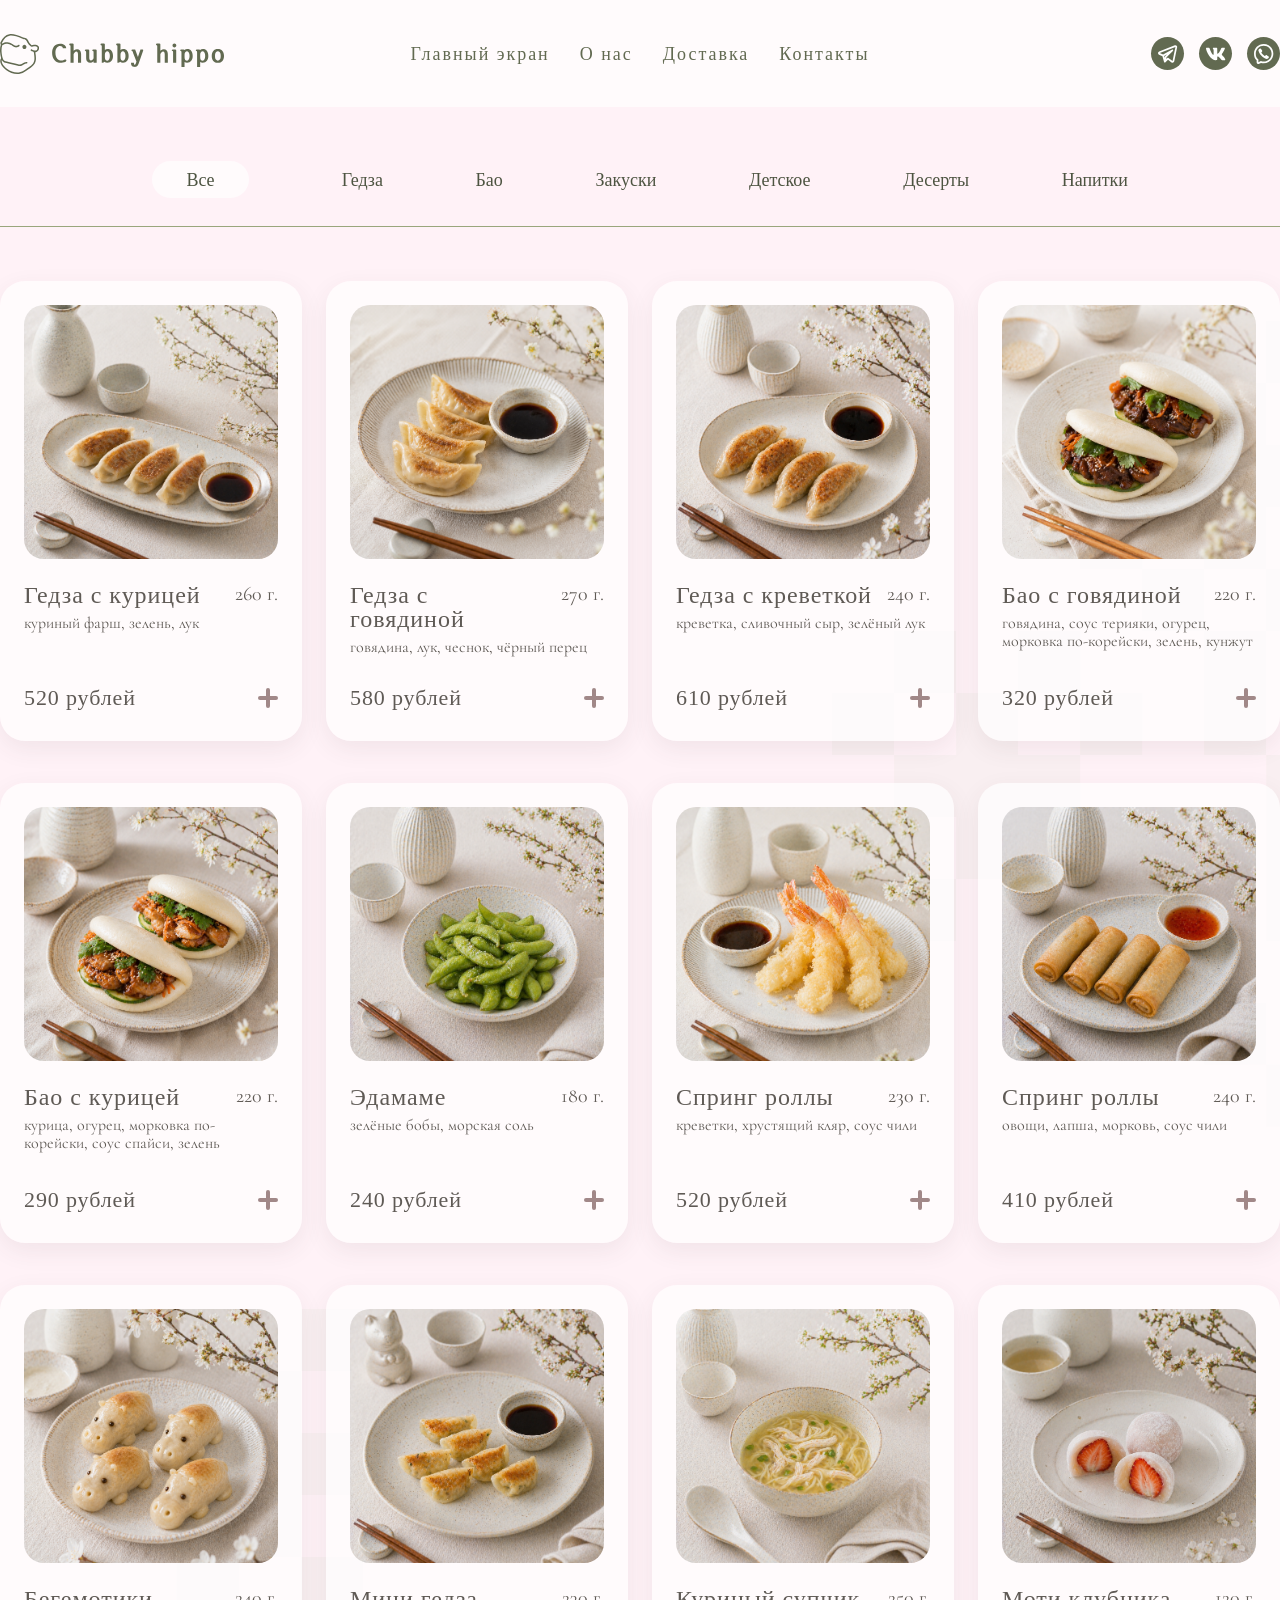
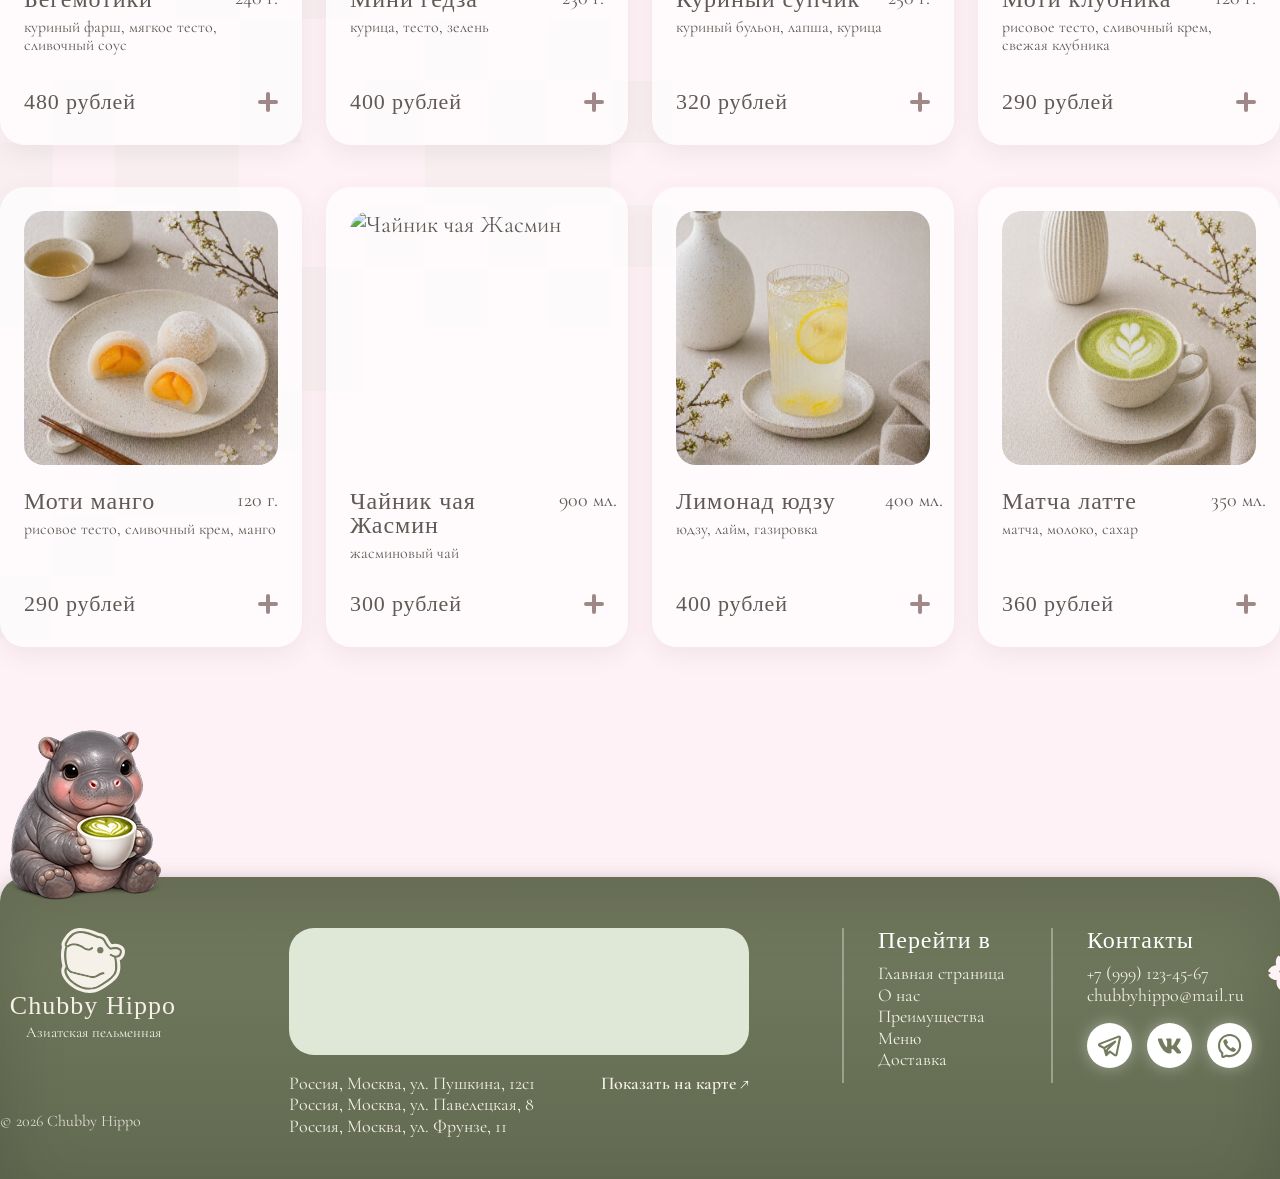
==== menu.html @ c7574065 "Initial commit" ====
<!DOCTYPE html>
<html lang="ru">
<head>
  <meta charset="UTF-8" />
  <meta name="viewport" content="width=device-width, initial-scale=1.0" />
  <title>Меню | Chubby Hippo</title>
  <link rel="preconnect" href="https://fonts.googleapis.com" />
  <link rel="preconnect" href="https://fonts.gstatic.com" crossorigin />
  <link href="https://fonts.googleapis.com/css2?family=Cormorant+Garamond:wght@400;500;600;700&display=swap" rel="stylesheet" />
  <link rel="stylesheet" href="css/style.css" />
  <link rel="stylesheet" href="css/media.css" />
</head>
<body class="menu-page">
  <header class="header">
    <div class="container header__inner">
      <a class="logo" href="index.html#top" aria-label="Chubby Hippo">
        <img src="images/logo/логостекстом.svg" alt="" />
      </a>

      <nav class="nav" aria-label="Основная навигация">
        <a href="index.html#top">Главный экран</a>
        <a href="index.html#about">О нас</a>
        <a href="index.html#delivery">Доставка</a>
        <a href="#contacts">Контакты</a>
      </nav>

      <div class="socials">
        <a href="error.html" aria-label="Telegram"><img src="images/vectors/Telegram.svg" alt="" /></a>
        <a href="error.html" aria-label="VK"><img src="images/vectors/VK.svg" alt="" /></a>
        <a href="error.html" aria-label="WhatsApp"><img src="images/vectors/ватсап.svg" alt="" /></a>
      </div>
    </div>
  </header>

  <main class="menu-main">
    <img class="menu-decor-pixels menu-decor-pixels--right" src="images/vectors/пиксели.svg" alt="" />
    <img class="menu-decor-pixels menu-decor-pixels--left" src="images/vectors/пиксели.svg" alt="" />

    <nav class="menu-filter" aria-label="Категории меню">
      <a class="is-active" href="#">Все</a>
      <a href="#">Гедза</a>
      <a href="#">Бао</a>
      <a href="#">Закуски</a>
      <a href="#">Детское</a>
      <a href="#">Десерты</a>
      <a href="#">Напитки</a>
    </nav>

    <section class="menu-grid" aria-label="Полное меню">
      <article class="menu-card">
        <img class="menu-card__image" src="images/menuphoto/гедзакурицы.png" alt="Гедза с курицей" />
        <div class="menu-card__body">
          <div class="menu-card__text">
            <div class="menu-card__meta">
              <h2>Гедза с курицей</h2>
              <span class="menu-card__weight">260 г.</span>
            </div>
            <p class="menu-card__description">куриный фарш, зелень, лук</p>
          </div>
          <div class="menu-card__bottom">
            <span class="menu-card__price">520 рублей</span>
            <span class="menu-card__add" aria-hidden="true"></span>
          </div>
        </div>
      </article>

      <article class="menu-card">
        <img class="menu-card__image" src="images/menuphoto/гедзаговядина.png" alt="Гедза с говядиной" />
        <div class="menu-card__body">
          <div class="menu-card__text">
            <div class="menu-card__meta">
              <h2>Гедза с говядиной</h2>
              <span class="menu-card__weight">270 г.</span>
            </div>
            <p class="menu-card__description">говядина, лук, чеснок, чёрный перец</p>
          </div>
          <div class="menu-card__bottom">
            <span class="menu-card__price">580 рублей</span>
            <span class="menu-card__add" aria-hidden="true"></span>
          </div>
        </div>
      </article>

      <article class="menu-card">
        <img class="menu-card__image" src="images/menuphoto/гедзакреветка.png" alt="Гедза с креветкой" />
        <div class="menu-card__body">
          <div class="menu-card__text">
            <div class="menu-card__meta">
              <h2>Гедза с креветкой</h2>
              <span class="menu-card__weight">240 г.</span>
            </div>
            <p class="menu-card__description">креветка, сливочный сыр, зелёный лук</p>
          </div>
          <div class="menu-card__bottom">
            <span class="menu-card__price">610 рублей</span>
            <span class="menu-card__add" aria-hidden="true"></span>
          </div>
        </div>
      </article>

      <article class="menu-card">
        <img class="menu-card__image" src="images/menuphoto/баоговядина.png" alt="Бао с говядиной" />
        <div class="menu-card__body">
          <div class="menu-card__text">
            <div class="menu-card__meta">
              <h2>Бао с говядиной</h2>
              <span class="menu-card__weight">220 г.</span>
            </div>
            <p class="menu-card__description">говядина, соус терияки, огурец, морковка по-корейски, зелень, кунжут</p>
          </div>
          <div class="menu-card__bottom">
            <span class="menu-card__price">320 рублей</span>
            <span class="menu-card__add" aria-hidden="true"></span>
          </div>
        </div>
      </article>

      <article class="menu-card">
        <img class="menu-card__image" src="images/menuphoto/баокурица.png" alt="Бао с курицей" />
        <div class="menu-card__body">
          <div class="menu-card__text">
            <div class="menu-card__meta">
              <h2>Бао с курицей</h2>
              <span class="menu-card__weight">220 г.</span>
            </div>
            <p class="menu-card__description">курица, огурец, морковка по-корейски, соус спайси, зелень</p>
          </div>
          <div class="menu-card__bottom">
            <span class="menu-card__price">290 рублей</span>
            <span class="menu-card__add" aria-hidden="true"></span>
          </div>
        </div>
      </article>

      <article class="menu-card">
        <img class="menu-card__image" src="images/menuphoto/бобы.png" alt="Эдамаме" />
        <div class="menu-card__body">
          <div class="menu-card__text">
            <div class="menu-card__meta">
              <h2>Эдамаме</h2>
              <span class="menu-card__weight">180 г.</span>
            </div>
            <p class="menu-card__description">зелёные бобы, морская соль</p>
          </div>
          <div class="menu-card__bottom">
            <span class="menu-card__price">240 рублей</span>
            <span class="menu-card__add" aria-hidden="true"></span>
          </div>
        </div>
      </article>

      <article class="menu-card">
        <img class="menu-card__image" src="images/menuphoto/креветки.png" alt="Спринг роллы с креветками" />
        <div class="menu-card__body">
          <div class="menu-card__text">
            <div class="menu-card__meta">
              <h2>Спринг роллы</h2>
              <span class="menu-card__weight">230 г.</span>
            </div>
            <p class="menu-card__description">креветки, хрустящий кляр, соус чили</p>
          </div>
          <div class="menu-card__bottom">
            <span class="menu-card__price">520 рублей</span>
            <span class="menu-card__add" aria-hidden="true"></span>
          </div>
        </div>
      </article>

      <article class="menu-card">
        <img class="menu-card__image" src="images/menuphoto/спрингроллы.png" alt="Спринг роллы с овощами" />
        <div class="menu-card__body">
          <div class="menu-card__text">
            <div class="menu-card__meta">
              <h2>Спринг роллы</h2>
              <span class="menu-card__weight">240 г.</span>
            </div>
            <p class="menu-card__description">овощи, лапша, морковь, соус чили</p>
          </div>
          <div class="menu-card__bottom">
            <span class="menu-card__price">410 рублей</span>
            <span class="menu-card__add" aria-hidden="true"></span>
          </div>
        </div>
      </article>

      <article class="menu-card">
        <img class="menu-card__image" src="images/menuphoto/бегемотики.png" alt="Бегемотики" />
        <div class="menu-card__body">
          <div class="menu-card__text">
            <div class="menu-card__meta">
              <h2>Бегемотики</h2>
              <span class="menu-card__weight">240 г.</span>
            </div>
            <p class="menu-card__description">куриный фарш, мягкое тесто, сливочный соус</p>
          </div>
          <div class="menu-card__bottom">
            <span class="menu-card__price">480 рублей</span>
            <span class="menu-card__add" aria-hidden="true"></span>
          </div>
        </div>
      </article>

      <article class="menu-card">
        <img class="menu-card__image" src="images/menuphoto/минигедза.png" alt="Мини гедза" />
        <div class="menu-card__body">
          <div class="menu-card__text">
            <div class="menu-card__meta">
              <h2>Мини гедза</h2>
              <span class="menu-card__weight">230 г.</span>
            </div>
            <p class="menu-card__description">курица, тесто, зелень</p>
          </div>
          <div class="menu-card__bottom">
            <span class="menu-card__price">400 рублей</span>
            <span class="menu-card__add" aria-hidden="true"></span>
          </div>
        </div>
      </article>

      <article class="menu-card">
        <img class="menu-card__image" src="images/menuphoto/суп.png" alt="Куриный супчик" />
        <div class="menu-card__body">
          <div class="menu-card__text">
            <div class="menu-card__meta">
              <h2>Куриный супчик</h2>
              <span class="menu-card__weight">250 г.</span>
            </div>
            <p class="menu-card__description">куриный бульон, лапша, курица</p>
          </div>
          <div class="menu-card__bottom">
            <span class="menu-card__price">320 рублей</span>
            <span class="menu-card__add" aria-hidden="true"></span>
          </div>
        </div>
      </article>

      <article class="menu-card">
        <img class="menu-card__image" src="images/menuphoto/мотиклубника.png" alt="Моти клубника" />
        <div class="menu-card__body">
          <div class="menu-card__text">
            <div class="menu-card__meta">
              <h2>Моти клубника</h2>
              <span class="menu-card__weight">120 г.</span>
            </div>
            <p class="menu-card__description">рисовое тесто, сливочный крем, свежая клубника</p>
          </div>
          <div class="menu-card__bottom">
            <span class="menu-card__price">290 рублей</span>
            <span class="menu-card__add" aria-hidden="true"></span>
          </div>
        </div>
      </article>

      <article class="menu-card">
        <img class="menu-card__image" src="images/menuphoto/мотиманго.png" alt="Моти манго" />
        <div class="menu-card__body">
          <div class="menu-card__text">
            <div class="menu-card__meta">
              <h2>Моти манго</h2>
              <span class="menu-card__weight">120 г.</span>
            </div>
            <p class="menu-card__description">рисовое тесто, сливочный крем, манго</p>
          </div>
          <div class="menu-card__bottom">
            <span class="menu-card__price">290 рублей</span>
            <span class="menu-card__add" aria-hidden="true"></span>
          </div>
        </div>
      </article>

      <article class="menu-card">
        <img class="menu-card__image" src="images/menuphoto/чай.png" alt="Чайник чая Жасмин" />
        <div class="menu-card__body">
          <div class="menu-card__text">
            <div class="menu-card__meta">
              <h2>Чайник чая Жасмин</h2>
              <span class="menu-card__weight">900 мл.</span>
            </div>
            <p class="menu-card__description">жасминовый чай</p>
          </div>
          <div class="menu-card__bottom">
            <span class="menu-card__price">300 рублей</span>
            <span class="menu-card__add" aria-hidden="true"></span>
          </div>
        </div>
      </article>

      <article class="menu-card">
        <img class="menu-card__image" src="images/menuphoto/лимонад.png" alt="Лимонад юдзу" />
        <div class="menu-card__body">
          <div class="menu-card__text">
            <div class="menu-card__meta">
              <h2>Лимонад юдзу</h2>
              <span class="menu-card__weight">400 мл.</span>
            </div>
            <p class="menu-card__description">юдзу, лайм, газировка</p>
          </div>
          <div class="menu-card__bottom">
            <span class="menu-card__price">400 рублей</span>
            <span class="menu-card__add" aria-hidden="true"></span>
          </div>
        </div>
      </article>

      <article class="menu-card">
        <img class="menu-card__image" src="images/menuphoto/матча.png" alt="Матча латте" />
        <div class="menu-card__body">
          <div class="menu-card__text">
            <div class="menu-card__meta">
              <h2>Матча латте</h2>
              <span class="menu-card__weight">350 мл.</span>
            </div>
            <p class="menu-card__description">матча, молоко, сахар</p>
          </div>
          <div class="menu-card__bottom">
            <span class="menu-card__price">360 рублей</span>
            <span class="menu-card__add" aria-hidden="true"></span>
          </div>
        </div>
      </article>
    </section>
  </main>

  <footer class="footer" id="contacts">
    <img class="footer__hippo" src="images/hippos/MatchaHippoФутер.png" alt="" />
    <img class="footer__flower" src="images/vectors/цветочек.svg" alt="" />
    <div class="container footer__inner">
      <div class="footer__brand">
        <div class="footer__logo">
          <img src="images/logo/логоцвет.svg" alt="" />
          <span>Chubby Hippo</span>
        </div>
        <small>Азиатская пельменная</small>
        <p>© 2026 Chubby Hippo</p>
      </div>

      <div class="footer__map">
        <iframe
          title="Карта ресторанов Chubby Hippo"
          src="https://www.openstreetmap.org/export/embed.html?bbox=37.48%2C55.66%2C37.80%2C55.86&layer=mapnik&marker=55.741019%2C37.612957"
          loading="lazy"
          allowfullscreen>
        </iframe>
        <div class="footer__addresses">
          <p>Россия, Москва, ул. Пушкина, 12с1<br />Россия, Москва, ул. Павелецкая, 8<br />Россия, Москва, ул. Фрунзе, 11</p>
          <a href="https://www.openstreetmap.org/?mlat=55.741019&mlon=37.612957#map=11/55.7410/37.6130" target="_blank" rel="noreferrer">Показать на карте ↗</a>
        </div>
      </div>

      <nav class="footer__nav" aria-label="Навигация в футере">
        <h2>Перейти в</h2>
        <a href="index.html#top">Главная страница</a>
        <a href="index.html#about">О нас</a>
        <a href="index.html#features">Преимущества</a>
        <a href="menu.html">Меню</a>
        <a href="index.html#delivery">Доставка</a>
      </nav>

      <div class="footer__contacts">
        <h2>Контакты</h2>
        <a href="tel:+79991234567">+7 (999) 123-45-67</a>
        <a href="mailto:chubbyhippo@mail.ru">chubbyhippo@mail.ru</a>
        <div class="socials socials--footer">
          <a href="error.html" aria-label="Telegram"><img src="images/vectors/Telegram.svg" alt="" /></a>
          <a href="error.html" aria-label="VK"><img src="images/vectors/VK.svg" alt="" /></a>
          <a href="error.html" aria-label="WhatsApp"><img src="images/vectors/ватсап.svg" alt="" /></a>
        </div>
      </div>
    </div>
  </footer>

  <script src="js/main.js"></script>
</body>
</html>
---- css/style.css ----
@font-face {
  font-family: "SeoulHangang CBL";
  src: url("../fonts/seoulhangang-cbl.ttf") format("truetype");
  font-weight: 400;
  font-style: normal;
  font-display: swap;
}

@font-face {
  font-family: "SeoulHangang EB";
  src: url("../fonts/seoulhangang-eb.ttf") format("truetype");
  font-weight: 400;
  font-style: normal;
  font-display: swap;
}

@font-face {
  font-family: "SeoulHangang B";
  src: url("../fonts/seoulhangang-b.ttf") format("truetype");
  font-weight: 400;
  font-style: normal;
  font-display: swap;
}

:root {
  --green: #737b5f;
  --green-dark: #4d5441;
  --text: #5f5a55;
  --pink: #fff2f7;
  --warm: #fff7fa;
  --white: #ffffff;
  --cream: #f5f0e8;
  --brown: #a18888;
  --shadow: 0 4px 45px rgba(161, 136, 136, 0.22);
}

* {
  box-sizing: border-box;
  margin: 0;
  padding: 0;
}

html {
  scroll-behavior: smooth;
  overflow-x: hidden;
}

body {
  min-width: 1280px;
  background: var(--pink);
  color: var(--text);
  font-family: "Cormorant Garamond", serif;
  font-size: 24px;
  line-height: 1.2;
  overflow-x: hidden;
}

main {
  position: relative;
  isolation: isolate;
  overflow: visible;
  background: var(--pink);
}

a {
  color: inherit;
  text-decoration: none;
}

img {
  display: block;
  max-width: 100%;
}

button,
iframe {
  border: 0;
}

.container {
  width: 1280px;
  margin: 0 auto;
}

h1,
h2,
h3,
.button,
.nav,
.footer__nav h2,
.footer__contacts h2 {
  font-family: "SeoulHangang EB", serif;
  font-weight: 400;
  letter-spacing: 0.04em;
}

h2 {
  color: var(--green-dark);
  font-size: 56px;
  line-height: 1;
  text-align: center;
}

h3 {
  color: var(--text);
  font-size: 24px;
  line-height: 1;
}

.button {
  position: relative;
  z-index: 3;
  display: inline-flex;
  align-items: center;
  justify-content: center;
  gap: 16px;
  height: 65px;
  padding: 0 36px;
  border-radius: 999px;
  box-shadow: 0 6px 18px rgba(74, 61, 61, 0.12);
  font-size: 22px;
  line-height: 1;
  white-space: nowrap;
}

.button img {
  width: 25px;
  height: 25px;
}

.button--light {
  height: 76px;
  min-width: 358px;
  background: var(--white);
  color: var(--green);
  box-shadow: 0 4px 35px 13px rgba(255, 255, 255, 0.4);
  font-family: "SeoulHangang CBL", "SeoulHangang EB", serif;
  font-weight: 400;
  font-size: 36px;
}

.button--brown {
  min-width: 261px;
  background: var(--brown);
  color: var(--white);
}

.button--green {
  min-width: 295px;
  background: var(--green);
  color: var(--cream);
}

.button--brown img,
.button--green img {
  filter: brightness(0) invert(1);
}

.section-heading {
  text-align: center;
}

.section-heading p {
  margin-top: 14px;
  color: var(--green-dark);
  font-family: "SeoulHangang EB", serif;
  font-size: 24px;
  line-height: 1.2;
  letter-spacing: 0.04em;
}

.decor-pixels {
  position: absolute;
  width: 638px;
  opacity: 0.48;
  pointer-events: none;
}

.page-pixels {
  position: absolute;
  z-index: 1;
  max-width: none;
  opacity: 0.48;
  pointer-events: none;
}

.page-pixels--about {
  top: 1131px;
  left: calc(50% - 976px);
  width: 638px;
  transform: scaleX(-1);
}

.page-pixels--popular {
  top: 2034px;
  left: calc(50% + 327px);
  width: 638px;
}

.page-pixels--delivery {
  top: 4777px;
  left: calc(50% - 1096px);
  width: 587px;
  transform: scaleX(-1);
}

.about__pixels,
.popular__circle,
.features__pixels,
.delivery__pixels,
.menu-categories__pixels {
  display: none;
}

.petal {
  position: absolute;
  width: 27px;
  pointer-events: none;
}

/* Header */

.header {
  position: absolute;
  inset: 0 0 auto;
  z-index: 20;
  height: 107px;
  border-bottom: 1px solid rgba(255, 242, 247, 0.75);
  color: var(--cream);
}

.header__inner {
  position: relative;
  display: flex;
  align-items: center;
  justify-content: space-between;
  height: 107px;
}

.logo {
  display: flex;
  align-items: center;
  gap: 10px;
  color: var(--cream);
  font-family: "SeoulHangang EB", serif;
  font-size: 28px;
  font-weight: 400;
  line-height: 1;
  letter-spacing: 0.04em;
}

.logo img {
  width: 44px;
  height: auto;
}

.nav {
  position: absolute;
  left: 50%;
  display: flex;
  gap: 30px;
  font-size: 18px;
  line-height: 1;
  text-transform: none;
  transform: translateX(-50%);
}

.header .socials {
  margin-left: auto;
}

.nav a,
.footer__nav a,
.footer__contacts a {
  transition: opacity 0.2s ease;
}

.nav a:hover,
.footer__nav a:hover,
.footer__contacts a:hover {
  opacity: 0.72;
}

.socials {
  display: flex;
  gap: 15px;
}

.socials a {
  display: grid;
  width: 33px;
  height: 33px;
  place-items: center;
  border-radius: 50%;
  background: var(--white);
  box-shadow: 0 0 16px rgba(255, 255, 255, 0.39);
}

.socials img {
  width: 20px;
  height: 20px;
}

/* Hero */

.hero {
  position: relative;
  height: 700px;
  overflow: hidden;
  background: var(--green);
  color: var(--white);
}

.hero__content {
  position: absolute;
  top: 223px;
  left: 50%;
  z-index: 5;
  width: 894px;
  transform: translateX(-50%);
  text-align: center;
}

.hero h1 {
  margin-bottom: 49px;
  color: var(--white);
  font-family: "SeoulHangang CBL", "SeoulHangang EB", serif;
  font-weight: 400;
  font-size: 82px;
  line-height: 1.08;
}

.hero__pixels {
  position: absolute;
  top: 86px;
  left: calc(50% - 1054px);
  width: 603px;
  opacity: 0.55;
}

.hero__dumpling {
  position: absolute;
  pointer-events: none;
}

.hero__dumpling--large {
  top: -90px;
  left: calc(50% + 641px);
  width: 371px;
  filter: blur(1.5px);
  transform: rotate(1deg) scaleX(-1);
}

.hero__dumpling--small {
  top: 242px;
  left: calc(50% + 572px);
  width: 156px;
  filter: blur(2px);
  transform: rotate(43deg) scaleX(-1);
}

.hero__hippo {
  position: absolute;
  top: 267px;
  left: calc(50% + 210px);
  z-index: 7;
  width: 413px;
  height: 413px;
}

.hero__flower {
  position: absolute;
  z-index: 6;
  pointer-events: none;
}

.hero__flower--one {
  top: 462px;
  left: calc(50% - 624px);
  width: 118px;
  transform: rotate(-10deg);
}

.hero__flower--two {
  top: 225px;
  left: calc(50% - 588px);
  width: 43px;
  filter: blur(1.4px);
}

.hero__flower--three {
  top: 379px;
  left: calc(50% - 485px);
  width: 60px;
  filter: blur(0.7px);
}

.hero__flower--four {
  top: 131px;
  left: calc(50% + 405px);
  width: 63px;
  filter: blur(1.4px);
}

.hero__flower--five {
  top: 379px;
  left: calc(50% + 493px);
  width: 81px;
}

/* About */

.about {
  position: relative;
  height: 890px;
  overflow: visible;
  background: transparent;
}

.about h2 {
  padding-top: 114px;
}

.about .container {
  position: relative;
  z-index: 3;
}

.about__pixels {
  top: 428px;
  left: calc(50% - 978px);
  transform: scaleX(-1);
}

.scroll-card {
  position: relative;
  width: 1180px;
  height: 506px;
  margin: 15px auto 0;
  z-index: 3;
}

.scroll-card__bar {
  position: absolute;
  top: 0;
  z-index: 2;
  width: 68px;
  height: 506px;
  border-radius: 25px;
  background: var(--brown);
}

.scroll-card__bar--left {
  left: 0;
}

.scroll-card__bar--right {
  right: 0;
}

.scroll-card__paper {
  position: absolute;
  top: 33px;
  left: 35px;
  width: 1110px;
  height: 442px;
  background: rgba(255, 255, 255, 0.65);
}

.about__text {
  position: absolute;
  top: 71px;
  left: 108px;
  width: 520px;
  color: var(--text);
  font-size: 24px;
  font-weight: 400;
  line-height: 1.5;
}

.about__text strong {
  font-weight: 700;
}

.about__text p + p {
  margin-top: 21px;
}

.about__image {
  position: absolute;
  top: 42px;
  right: 115px;
  width: 350px;
  height: 357px;
  border-radius: 25px;
  background: linear-gradient(180deg, #b8bfa6 0%, #9aa67c 100%);
}

.about__flower {
  position: absolute;
  top: 21px;
  left: 32px;
  width: 46px;
}

.about__hippo {
  position: absolute;
  top: -67px;
  left: -31px;
  max-width: none;
  width: 413px;
  height: 413px;
}

.about__stamp {
  position: absolute;
  top: 316px;
  left: 575px;
  width: 169px;
}

.about__branch {
  position: absolute;
  right: -70px;
  top: 475px;
  bottom: auto;
  z-index: 5;
  width: 827px;
}

.petal--about-one {
  top: 380px;
  left: calc(50% + 80px);
}

.petal--about-two {
  top: 520px;
  left: calc(50% + 640px);
}

/* Popular */

.popular {
  position: relative;
  height: 961px;
  overflow: visible;
  background: transparent;
}

.popular::before {
  position: absolute;
  top: -80px;
  left: calc(50% - 6.57px);
  z-index: 0;
  width: 1461.88px;
  height: 1461.88px;
  border-radius: 50%;
  background: var(--warm);
  content: "";
  transform: translateX(-50%);
}

.popular .container {
  position: relative;
  z-index: 3;
}

.popular__circle {
  position: absolute;
  right: calc(50% - 910px);
  bottom: 24px;
  z-index: 1;
  width: 638px;
  opacity: 0.45;
}

.popular__grid {
  display: grid;
  grid-template-columns: repeat(3, 1fr);
  gap: 23px;
  margin-top: 50px;
}

.product-card {
  display: flex;
  flex-direction: column;
  min-height: 460px;
  padding: 32px;
  border-radius: 25px;
  background: var(--white);
  box-shadow: var(--shadow);
}

.product-card img {
  width: 100%;
  height: 220px;
  border-radius: 20px;
  object-fit: cover;
}

.product-card h3 {
  margin-top: 32px;
}

.product-card p {
  min-height: 40px;
  margin-top: 12px;
  font-size: 18px;
  line-height: 1.1;
}

.product-card strong {
  margin-top: 24px;
  color: var(--text);
  font-family: "SeoulHangang EB", serif;
  font-size: 22px;
  font-weight: 400;
  letter-spacing: 0.04em;
}

.popular .button {
  display: flex;
  width: max-content;
  margin: 97px auto 0;
}

/* Features */

.features {
  position: relative;
  height: 894px;
  overflow: visible;
  background: transparent;
}

.features h2 {
  padding-top: 0;
}

.features .container {
  position: relative;
  z-index: 3;
}

.features__pixels {
  top: -52px;
  right: calc(50% - 965px);
  z-index: 1;
}

.features__grid {
  display: grid;
  grid-template-columns: repeat(3, 375px);
  justify-content: center;
  gap: 46px;
  margin-top: 67px;
}

.feature-card {
  position: relative;
  display: flex;
  flex-direction: column;
  align-items: center;
  height: 540px;
  padding: 80px 32px 32px;
  background: transparent;
  text-align: center;
}

.feature-card::before {
  position: absolute;
  inset: 0;
  z-index: 0;
  background: url("../images/vectors/SubtractКарточка.svg") center / 100% 100% no-repeat;
  content: "";
  filter: drop-shadow(0 4px 45px rgba(161, 136, 136, 0.22));
}

.feature-card > * {
  position: relative;
  z-index: 1;
}

.feature-card__icon {
  position: absolute;
  top: -51px;
  left: 50%;
  display: grid;
  width: 102px;
  height: 102px;
  place-items: center;
  border-radius: 50%;
  background: var(--white);
  transform: translateX(-50%);
}

.feature-card__icon img {
  width: 60px;
  max-height: 72px;
}

.feature-card p {
  margin-top: 4px;
  font-size: 18px;
  line-height: 1.1;
}

.feature-card > img {
  width: 311px;
  height: 311px;
  margin-top: 14px;
  border-radius: 20px;
  object-fit: cover;
}

/* Atmosphere */

.atmosphere {
  position: relative;
  height: 930px;
  overflow: visible;
  background: transparent;
}

.atmosphere::before {
  position: absolute;
  top: -71px;
  left: 50%;
  z-index: 0;
  width: 1928px;
  height: 882px;
  background: var(--warm);
  content: "";
  transform: translateX(-50%);
}

.atmosphere .section-heading {
  position: relative;
  z-index: 4;
  padding-top: 0;
}

.atmosphere .section-heading p {
  color: var(--text);
  font-family: "Cormorant Garamond", serif;
  font-size: 24px;
  line-height: 1.2;
}

.atmosphere__branch {
  position: absolute;
  top: -130px;
  left: -330px;
  z-index: 1;
  width: 650px;
  transform: scaleX(-1);
}

.atmosphere__carousel {
  position: absolute;
  top: 221px;
  left: 50%;
  z-index: 2;
  display: grid;
  grid-template-columns: repeat(6, 302px);
  gap: 24px;
  width: 1932px;
  transform: translateX(-50%);
}

.atmosphere__carousel img {
  width: 302px;
  height: 378px;
  border-radius: 25px;
  object-fit: cover;
}

.atmosphere__hippo {
  position: absolute;
  right: calc(50% - 652px);
  bottom: 56px;
  z-index: 2;
  width: 398px;
}

.atmosphere .button {
  position: absolute;
  top: 675px;
  left: 50%;
  transform: translateX(-50%);
}

.petal--atmo-one {
  top: 103px;
  left: calc(50% - 592px);
}

.petal--atmo-two {
  top: 362px;
  left: calc(50% - 492px);
  transform: rotate(78deg);
}

/* Delivery */

.delivery {
  position: relative;
  height: 592px;
  overflow: visible;
  background: transparent;
}

.delivery__inner {
  position: relative;
  z-index: 3;
  height: 100%;
}

.delivery__content {
  position: absolute;
  top: 0;
  left: 0;
  width: 560px;
}

.delivery h2 {
  width: 620px;
  text-align: left;
  white-space: nowrap;
}

.delivery__content p {
  margin-top: 58px;
  font-size: 24px;
}

.delivery__content ul {
  margin: 25px 0 0 22px;
  font-size: 24px;
  line-height: 0.98;
}

.delivery__content li + li {
  margin-top: 11px;
}

.delivery .button {
  margin-top: 74px;
}

.delivery__map {
  position: absolute;
  top: -15px;
  right: 0;
  width: 690px;
  height: 448px;
}

.delivery__map iframe {
  position: absolute;
  top: 0;
  right: 0;
  width: 543px;
  height: 433px;
  border-radius: 25px;
  background: #dfe7d7;
}

.delivery__map img {
  position: absolute;
  bottom: 0;
  left: 0;
  z-index: 2;
  width: 291px;
}

.delivery__pixels {
  bottom: -170px;
  left: calc(50% - 1030px);
  transform: scaleX(-1);
}

/* Menu categories */

.menu-categories {
  position: relative;
  height: 852px;
  overflow: visible;
  background: transparent;
}

.menu-categories::before {
  position: absolute;
  top: -53px;
  left: 50%;
  z-index: 0;
  width: 1918px;
  height: 982px;
  background: var(--warm);
  content: "";
  transform: translateX(-50%);
}

.menu-categories .section-heading {
  position: relative;
  z-index: 7;
  padding-top: 0;
}

.menu-categories .container {
  position: relative;
  z-index: 3;
}

.menu-categories__branch {
  position: absolute;
  top: -125px;
  right: auto;
  left: calc(50% + 118px);
  z-index: 8;
  width: 836px;
  max-width: none;
}

.menu-categories__pixels {
  top: 135px;
  left: calc(50% - 1086px);
  z-index: 1;
  transform: scaleX(-1);
}

.categories-grid {
  position: relative;
  z-index: 5;
  display: grid;
  grid-template-columns: repeat(3, 411px);
  gap: 22px 24px;
  margin-top: 54px;
}

.category-card {
  position: relative;
  height: 235px;
  overflow: hidden;
  border-radius: 25px;
}

.category-card img {
  width: 100%;
  height: 100%;
  object-fit: cover;
}

.category-card::after {
  position: absolute;
  inset: 0;
  background: rgba(79, 86, 65, 0.5);
  content: "";
  transition: background 0.2s ease;
}

.category-card span {
  position: absolute;
  top: 50%;
  left: 50%;
  z-index: 2;
  color: var(--white);
  font-family: "SeoulHangang EB", serif;
  font-size: 24px;
  line-height: 1;
  text-align: center;
  white-space: nowrap;
  transform: translate(-50%, -50%);
}

.category-card:hover::after {
  background: rgba(79, 86, 65, 0.36);
}

/* Footer */

.footer {
  position: relative;
  height: 302px;
  border-radius: 25px 25px 0 0;
  background: linear-gradient(0deg, #626a51 0%, var(--green) 100%);
  box-shadow: 0 8px 22px rgba(80, 70, 60, 0.5), inset 0 33px 70px rgba(0, 0, 0, 0.13);
  color: var(--cream);
}

.footer__inner {
  position: relative;
  display: grid;
  grid-template-columns: 236px 536px 156px 190px;
  gap: 53px;
  height: 302px;
  padding-top: 51px;
}

.footer__logo {
  display: flex;
  flex-direction: column;
  align-items: center;
  width: 186px;
  color: var(--cream);
  font-family: "SeoulHangang EB", serif;
  font-size: 26px;
  line-height: 1;
  letter-spacing: 0.04em;
}

.footer__logo img {
  width: 64px;
}

.footer__brand small {
  display: block;
  width: 186px;
  margin-top: 6px;
  color: var(--cream);
  font-size: 15px;
  line-height: 1;
  text-align: center;
}

.footer__brand p {
  position: absolute;
  bottom: 48px;
  left: 0;
  color: rgba(245, 240, 232, 0.85);
  font-size: 16px;
  line-height: 1.2;
}

.footer__map iframe {
  width: 460px;
  height: 127px;
  border-radius: 25px;
  background: #dfe7d7;
}

.footer__addresses {
  display: flex;
  justify-content: space-between;
  gap: 0;
  width: 460px;
  margin-top: 10px;
  font-size: 18px;
  line-height: 1.2;
}

.footer__addresses p {
  width: 250px;
}

.footer__addresses a {
  width: auto;
  font-weight: 600;
  text-align: right;
  white-space: nowrap;
}

.footer__nav,
.footer__contacts {
  position: relative;
  display: flex;
  flex-direction: column;
  align-items: flex-start;
}

.footer__nav::before,
.footer__contacts::before {
  position: absolute;
  top: 0;
  left: -36px;
  width: 2px;
  height: 155px;
  background: rgba(215, 221, 203, 0.45);
  content: "";
}

.footer__nav h2,
.footer__contacts h2 {
  margin-bottom: 11px;
  color: var(--white);
  font-size: 24px;
  line-height: 1;
  text-align: left;
}

.footer__nav a,
.footer__contacts a {
  font-size: 18px;
  line-height: 1.2;
}

.footer__contacts .socials {
  margin-top: 17px;
}

.socials--footer a {
  width: 45px;
  height: 45px;
}

.socials--footer img {
  width: 24px;
  height: 24px;
}

.footer__hippo {
  position: absolute;
  top: -149px;
  left: calc(50% - 635px);
  z-index: 3;
  width: 157px;
}

.footer__flower {
  position: absolute;
  top: 77px;
  right: calc(50% - 664px);
  width: 36px;
  transform: rotate(-10deg);
}

/* Menu page */

.menu-page {
  background: var(--pink);
}

.menu-page .header {
  position: relative;
  inset: auto;
  height: 107px;
  border-bottom: 0;
  background: rgba(255, 255, 255, 0.7);
  color: var(--green-dark);
}

.menu-page .header__inner {
  position: relative;
}

.menu-page .logo,
.menu-page .nav {
  color: #626a51;
  font-family: "SeoulHangang B", "SeoulHangang EB", serif;
}

.menu-page .logo {
  gap: 0;
  letter-spacing: 0.04em;
}

.menu-page .logo img {
  width: 224px;
}

.menu-page .nav {
  position: absolute;
  left: 50%;
  gap: 30px;
  letter-spacing: 0.11em;
  transform: translateX(-50%);
}

.menu-page .header .socials {
  margin-left: auto;
}

.menu-page .header .socials a {
  background: #626a51;
}

.menu-page .header .socials img {
  filter: brightness(0) invert(1);
}

.menu-main {
  position: relative;
  height: 2370px;
  overflow: hidden;
  background: var(--pink);
}

.menu-filter {
  position: absolute;
  top: 54px;
  left: 50%;
  z-index: 5;
  display: flex;
  align-items: center;
  justify-content: space-between;
  gap: 0;
  width: 976px;
  height: 37px;
  transform: translateX(-50%);
}

.menu-filter::after {
  position: absolute;
  right: 50%;
  bottom: -29px;
  width: 1920px;
  height: 1px;
  background: #9aa67c;
  content: "";
  transform: translateX(50%);
}

.menu-filter a {
  position: relative;
  z-index: 1;
  display: inline-flex;
  align-items: center;
  justify-content: center;
  height: 37px;
  color: var(--green-dark);
  font-family: "SeoulHangang B", "SeoulHangang EB", serif;
  font-size: 18px;
  line-height: 1;
  text-align: center;
  white-space: nowrap;
}

.menu-filter a.is-active {
  width: 97px;
  border-radius: 25px;
  background: rgba(255, 255, 255, 0.7);
}

.menu-decor-pixels {
  position: absolute;
  z-index: 0;
  width: 800px;
  max-width: none;
  opacity: 0.44;
  pointer-events: none;
}

.menu-decor-pixels--right {
  top: 214px;
  left: calc(50% + 192px);
}

.menu-decor-pixels--left {
  top: 1202px;
  left: -127px;
  transform: scaleX(-1);
}

.menu-grid {
  position: absolute;
  top: 174px;
  left: 50%;
  z-index: 2;
  display: grid;
  grid-template-columns: repeat(4, 302px);
  gap: 42px 24px;
  width: 1280px;
  transform: translateX(-50%);
}

.menu-card {
  display: flex;
  flex-direction: column;
  height: 460px;
  padding: 24px 24px 32px;
  border-radius: 25px;
  background: rgba(255, 255, 255, 0.7);
  box-shadow: 0 8px 24px rgba(80, 70, 60, 0.08);
}

.menu-card__image {
  width: 254px;
  height: 254px;
  border-radius: 20px;
  object-fit: cover;
}

.menu-card__body {
  display: flex;
  flex: 1;
  flex-direction: column;
  justify-content: flex-end;
  width: 254px;
  padding-top: 24px;
}

.menu-card__text {
  display: flex;
  flex-direction: column;
  gap: 8px;
}

.menu-card__meta {
  display: flex;
  justify-content: space-between;
  align-items: flex-start;
  gap: 4px;
}

.menu-card h2 {
  width: 199px;
  color: var(--text);
  font-family: "SeoulHangang B", "SeoulHangang EB", serif;
  font-size: 24px;
  line-height: 1;
  text-align: left;
}

.menu-card__weight {
  width: 45px;
  color: var(--text);
  font-size: 20px;
  line-height: 1.1;
  text-align: right;
  white-space: nowrap;
}

.menu-card__description {
  min-height: 18px;
  color: var(--text);
  font-size: 16px;
  line-height: 1.1;
}

.menu-card__bottom {
  display: flex;
  align-items: center;
  justify-content: space-between;
  margin-top: auto;
}

.menu-card__price {
  color: var(--text);
  font-family: "SeoulHangang B", "SeoulHangang EB", serif;
  font-size: 22px;
  line-height: 1;
  letter-spacing: 0.04em;
}

.menu-card__add {
  position: relative;
  width: 20px;
  height: 20px;
  flex: 0 0 auto;
}

.menu-card__add::before,
.menu-card__add::after {
  position: absolute;
  top: 50%;
  left: 0;
  width: 20px;
  height: 4px;
  border-radius: 10px;
  background: var(--brown);
  content: "";
  transform: translateY(-50%);
}

.menu-card__add::after {
  transform: translateY(-50%) rotate(90deg);
}

/* Error page */

.error-page {
  height: 1080px;
  overflow: hidden;
  background: var(--pink);
}

.error-page .header {
  position: relative;
  inset: auto;
  height: 107px;
  border-bottom: 0;
  background: rgba(255, 255, 255, 0.7);
  color: #626a51;
}

.error-page .header__inner {
  position: relative;
}

.error-page .logo,
.error-page .nav {
  color: #626a51;
  font-family: "SeoulHangang B", "SeoulHangang EB", serif;
}

.error-page .logo {
  gap: 0;
}

.error-page .logo img {
  width: 224px;
}

.error-page .nav {
  position: absolute;
  left: 50%;
  gap: 30px;
  letter-spacing: 0.11em;
  transform: translateX(-50%);
}

.error-page .header .socials {
  margin-left: auto;
}

.error-page .header .socials a {
  background: #626a51;
}

.error-page .header .socials img {
  filter: brightness(0) invert(1);
}

.error-main {
  position: relative;
  height: 973px;
  overflow: hidden;
  background: var(--pink);
}

.error-bg-circle {
  position: absolute;
  top: 737px;
  left: calc(50% + 97px);
  width: 1038px;
  height: 527px;
  border-radius: 50%;
  background: var(--warm);
}

.error-pixels {
  position: absolute;
  z-index: 0;
  width: 685px;
  max-width: none;
  opacity: 0.44;
  pointer-events: none;
}

.error-pixels--left {
  top: 404px;
  left: calc(50% - 1131px);
  transform: scaleX(-1);
}

.error-pixels--right {
  top: -351px;
  left: calc(50% + 444px);
  transform: scaleY(-1);
}

.error-branch {
  position: absolute;
  top: -63px;
  left: calc(50% - 975px);
  z-index: 1;
  width: 743px;
  max-width: none;
  transform: scaleX(-1);
}

.error-message {
  position: absolute;
  top: 375px;
  left: 50%;
  z-index: 3;
  width: 1018px;
  transform: translateX(-50%);
  text-align: center;
}

.error-message h1 {
  color: var(--green-dark);
  font-family: "SeoulHangang B", "SeoulHangang EB", serif;
  font-size: 64px;
  line-height: 1.1;
  letter-spacing: 0;
  white-space: nowrap;
}

.error-message p {
  margin-top: 12px;
  color: var(--green);
  font-family: "SeoulHangang B", "SeoulHangang EB", serif;
  font-size: 42px;
  line-height: 1.1;
}

.error-hippo {
  position: absolute;
  top: 540px;
  left: calc(50% + 297px);
  z-index: 2;
  width: 360px;
  height: 360px;
}

.error-petal,
.error-flower {
  position: absolute;
  z-index: 2;
  pointer-events: none;
}

.error-petal {
  width: 27px;
}

.error-petal--one {
  top: 252px;
  left: calc(50% - 604px);
}

.error-petal--two {
  top: 50px;
  left: calc(50% - 371px);
  transform: rotate(52deg);
}

.error-petal--three {
  top: 263px;
  left: calc(50% - 378px);
  transform: rotate(105deg);
}

.error-petal--four {
  top: 480px;
  left: calc(50% + 567px);
  transform: rotate(105deg);
}

.error-petal--five {
  top: 519px;
  left: calc(50% + 621px);
  transform: rotate(162deg);
}

.error-flower--one {
  top: 519px;
  left: calc(50% - 565px);
  width: 40px;
  transform: rotate(-34deg);
}

.error-flower--two {
  top: 212px;
  left: calc(50% + 555px);
  width: 63px;
  transform: rotate(-34deg);
}

/* Motion and interactions */

body {
  opacity: 1;
}

body.page-transition-ready {
  transition: opacity 500ms ease-in-out;
}

body.page-entering,
body.page-leaving {
  opacity: 0;
}

@keyframes heroHippoFloat {
  0%,
  100% {
    transform: translate3d(0, 0, 0);
  }

  50% {
    transform: translate3d(0, -16px, 0);
  }
}

.hero__hippo {
  animation: heroHippoFloat 4.8s ease-in-out infinite;
  will-change: transform;
}

.button,
.socials a,
.category-card,
.product-card,
.feature-card,
.menu-card {
  transition:
    background-color 180ms ease,
    box-shadow 220ms ease,
    filter 220ms ease,
    opacity 180ms ease,
    transform 220ms ease;
}

.button:focus-visible,
.category-card:focus-visible,
.menu-card:focus-visible {
  outline: 3px solid rgba(115, 123, 95, 0.45);
  outline-offset: 4px;
}

.button--light:hover {
  background: #f9f5f0;
  box-shadow: 0 8px 24px rgba(255, 255, 255, 0.14);
}

.button--light:active {
  background: #e8ecdf;
  box-shadow: 0 2px 8px rgba(255, 255, 255, 0.1);
}

.button--green:hover {
  background: #626a51;
  box-shadow: 0 8px 24px rgba(84, 87, 75, 0.14);
}

.button--green:active {
  background: #4f5641;
  box-shadow: 0 2px 8px rgba(84, 87, 75, 0.1);
}

.button--brown:hover {
  background: #8c7474;
  box-shadow: 0 8px 24px rgba(74, 61, 61, 0.14);
}

.button--brown:active {
  background: #5f4e4e;
  box-shadow: 0 2px 8px rgba(74, 61, 61, 0.1);
}

.socials a:hover {
  transform: translateY(-3px);
}

.socials a:active {
  transform: translateY(0) scale(0.96);
}

.product-card:hover {
  box-shadow: 0 4px 48px rgba(161, 136, 136, 0.4);
  transform: translateY(-26px);
}

.feature-card {
  will-change: transform;
}

.feature-card::before,
.feature-card__icon,
.feature-card__icon img {
  transition:
    filter 220ms ease,
    transform 220ms ease,
    background-color 220ms ease;
}

.feature-card:hover {
  transform: translateY(-26px);
}

.feature-card:hover::before {
  filter: drop-shadow(0 4px 48px rgba(161, 136, 136, 0.4));
}

.feature-card:hover .feature-card__icon {
  background: #f9f5f0;
}

.feature-card:hover .feature-card__icon img {
  filter: brightness(0) saturate(100%) invert(55%) sepia(10%) saturate(638%) hue-rotate(314deg) brightness(90%) contrast(84%);
  transform: scale(1.06);
}

@keyframes atmosphereCarousel {
  from {
    transform: translateX(calc(-50% + 978px));
  }

  to {
    transform: translateX(calc(-50% - 978px));
  }
}

.atmosphere__carousel {
  grid-template-columns: repeat(12, 302px);
  width: 3888px;
  animation: atmosphereCarousel 34s linear infinite;
  will-change: transform;
}

.atmosphere__carousel:hover {
  animation-play-state: paused;
}

.category-card {
  transform-origin: center;
}

.category-card:hover {
  box-shadow: 0 0 18px rgba(161, 136, 136, 0.4);
  transform: scale(1.01);
}

.category-card:hover::after {
  background: rgba(79, 86, 65, 0.35);
}

.category-card:active {
  transform: scale(0.99);
}

.category-card:active::after {
  background: rgba(79, 86, 65, 0.55);
}

.menu-filter a {
  transition:
    background-color 180ms ease,
    box-shadow 220ms ease,
    color 180ms ease,
    transform 180ms ease;
}

.menu-filter a:hover {
  transform: translateY(-2px);
}

.menu-filter a.is-active:hover,
.menu-filter a:active {
  background: rgba(255, 255, 255, 0.78);
  box-shadow: 0 0 18px rgba(161, 136, 136, 0.24);
}

.menu-card {
  transform-origin: center;
}

.menu-card:hover {
  box-shadow: 0 -4px 39.5px rgba(80, 70, 60, 0.15);
  transform: translateY(-5px) scale(1.01);
}

.menu-card:active {
  transform: translateY(-1px) scale(0.995);
}

.menu-card__add {
  transition: transform 180ms ease;
}

.menu-card:hover .menu-card__add {
  transform: rotate(90deg);
}

@media (prefers-reduced-motion: reduce) {
  *,
  *::before,
  *::after {
    animation-duration: 0.01ms !important;
    animation-iteration-count: 1 !important;
    scroll-behavior: auto !important;
    transition-duration: 0.01ms !important;
  }

  .atmosphere__carousel,
  .hero__hippo {
    animation: none !important;
  }
}
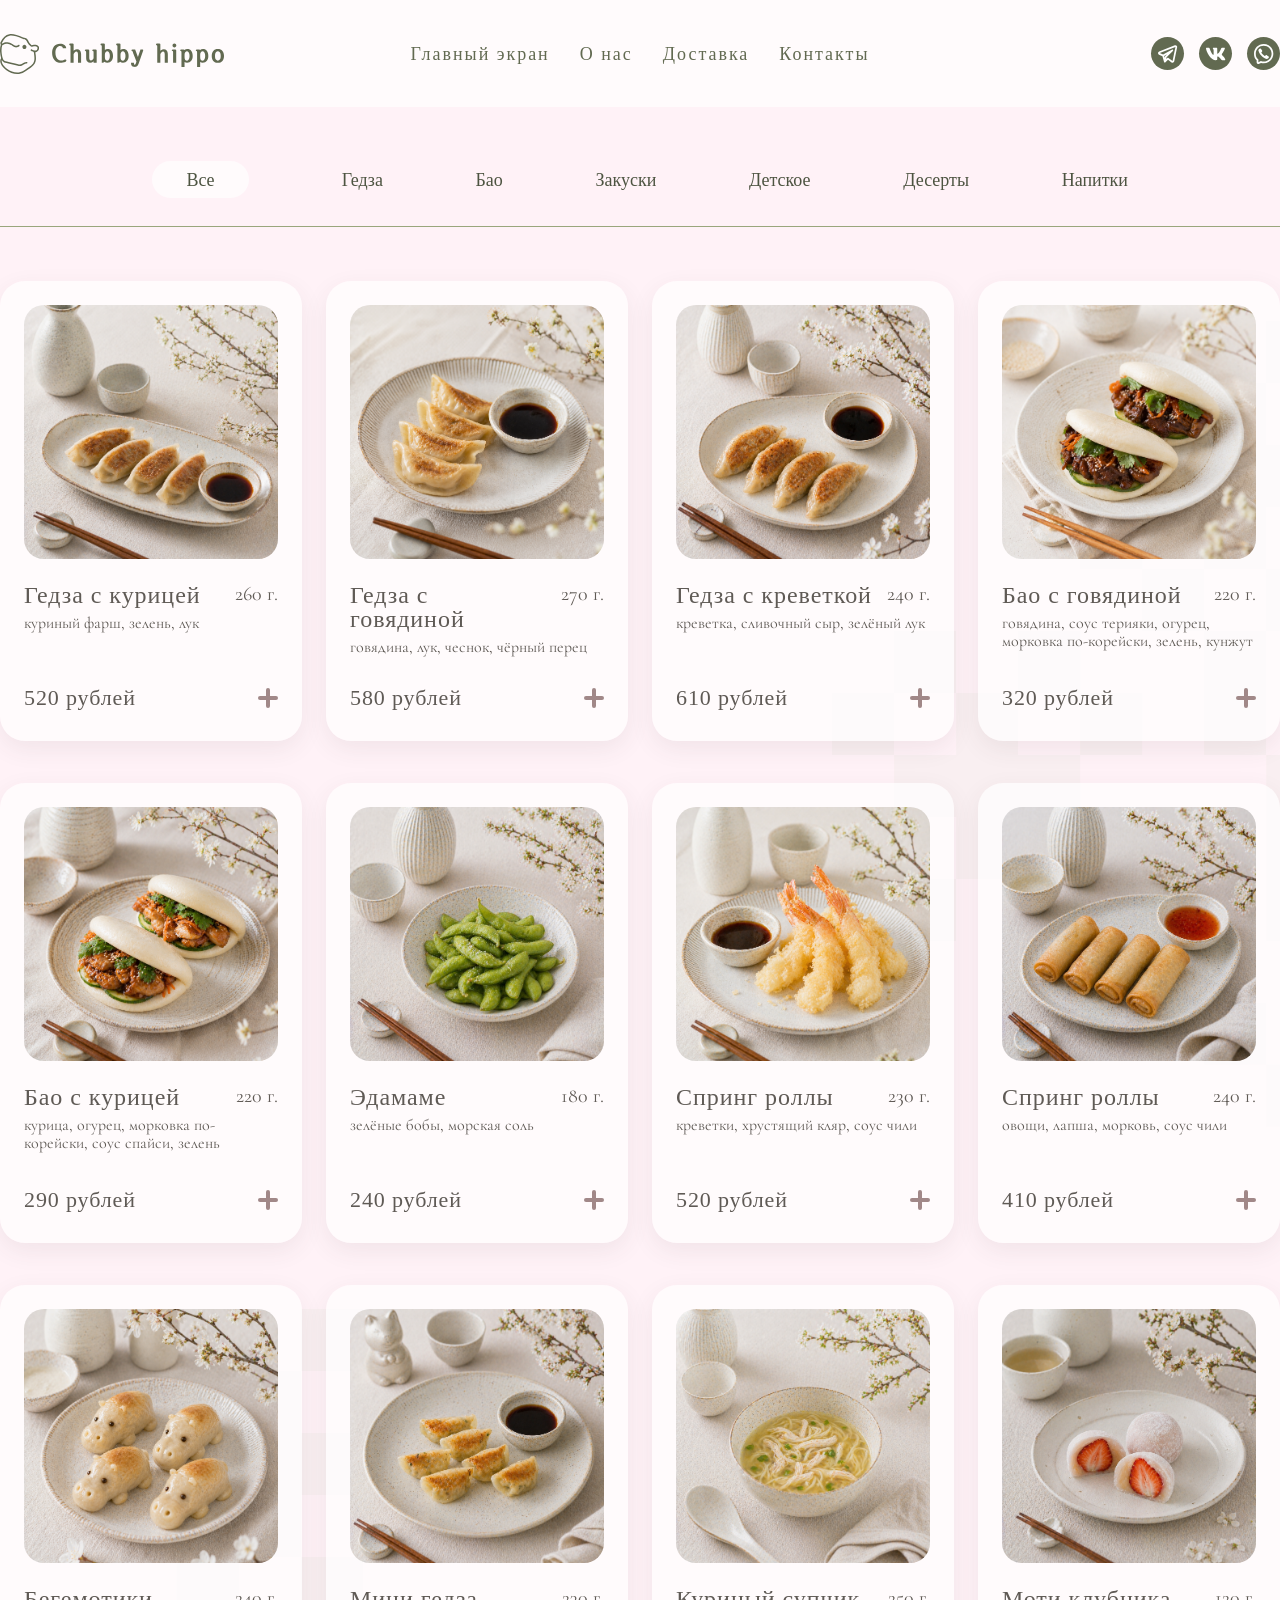
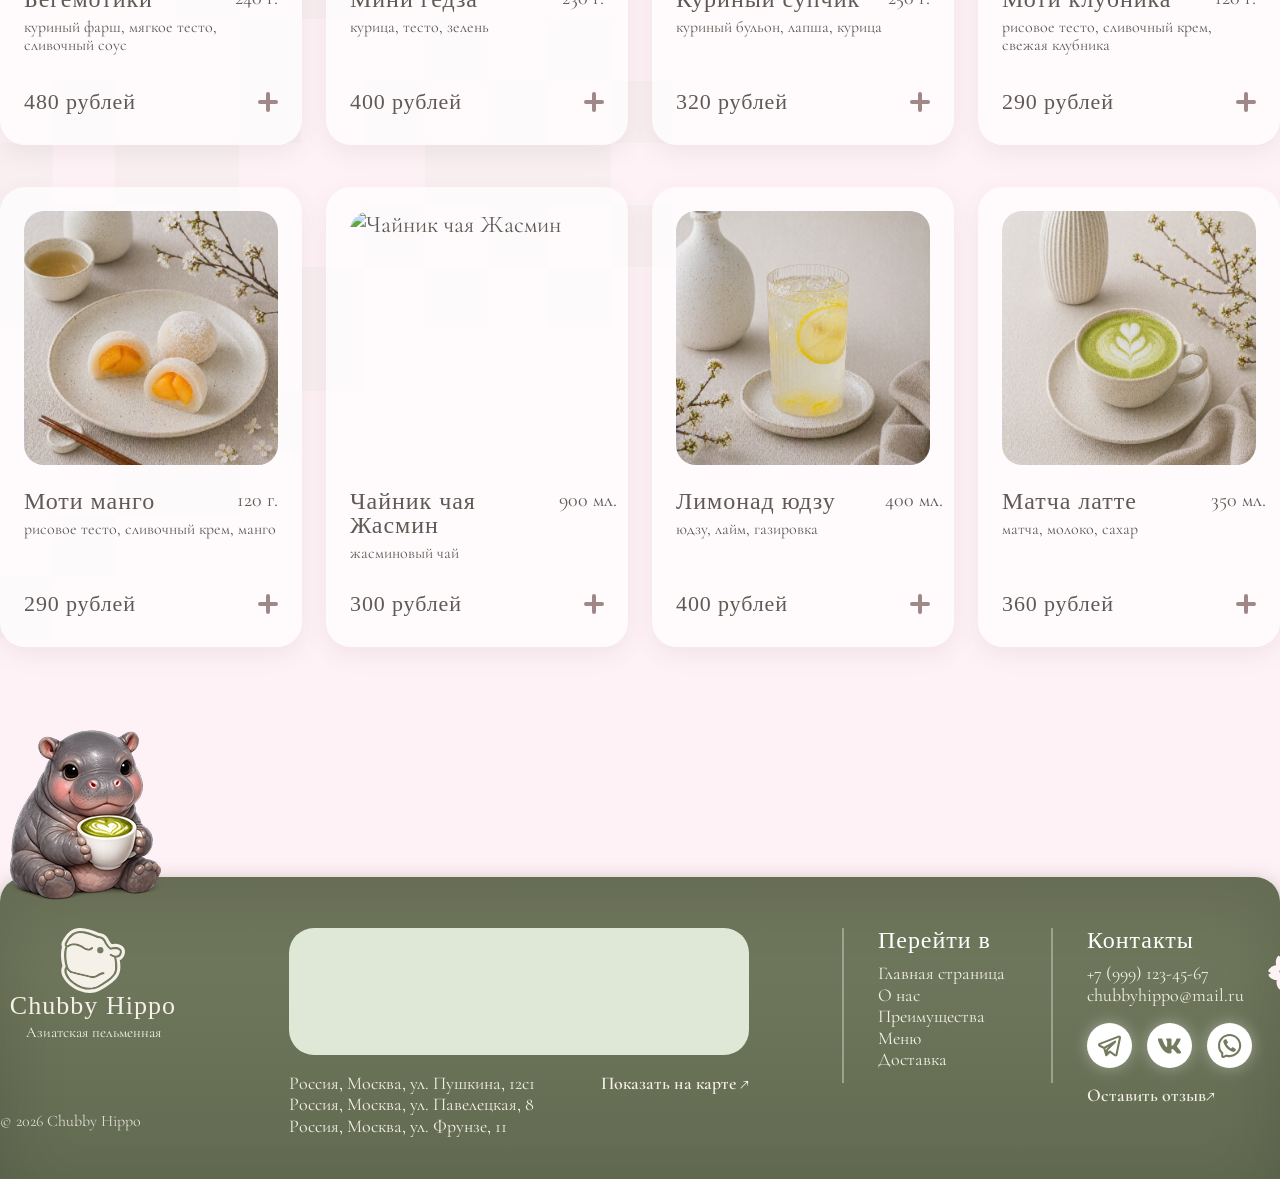
==== commit ddd851c3: "Add form" ====
--- a/menu.html
+++ b/menu.html
@@ -337,7 +337,7 @@
       <div class="footer__map">
         <iframe
           title="Карта ресторанов Chubby Hippo"
-          src="https://www.openstreetmap.org/export/embed.html?bbox=37.48%2C55.66%2C37.80%2C55.86&layer=mapnik&marker=55.741019%2C37.612957"
+          src="https://yandex.ru/map-widget/v1/?ll=37.612957%2C55.741019&z=11&pt=37.612957,55.741019,pm2rdm~37.635000,55.730000,pm2rdm~37.580000,55.760000,pm2rdm"
           loading="lazy"
           allowfullscreen>
         </iframe>
@@ -365,6 +365,7 @@
           <a href="error.html" aria-label="VK"><img src="images/vectors/VK.svg" alt="" /></a>
           <a href="error.html" aria-label="WhatsApp"><img src="images/vectors/ватсап.svg" alt="" /></a>
         </div>
+        <button class="footer__review-button" type="button" data-feedback-open>Оставить отзыв</button>
       </div>
     </div>
   </footer>
--- a/css/style.css
+++ b/css/style.css
@@ -653,7 +653,7 @@
   grid-template-columns: repeat(3, 375px);
   justify-content: center;
   gap: 46px;
-  margin-top: 67px;
+  margin-top: 144px;
 }
 
 .feature-card {
@@ -1098,6 +1098,41 @@
   margin-top: 17px;
 }
 
+.footer__review-button {
+  display: inline-flex;
+  align-items: center;
+  justify-content: center;
+  height: auto;
+  margin-top: 17px;
+  padding: 0;
+  border: 0;
+  background: transparent;
+  color: var(--cream);
+  box-shadow: none;
+  cursor: pointer;
+  font-family: "Cormorant Garamond", serif;
+  font-weight: 600;
+  font-size: 18px;
+  line-height: 1.2;
+  letter-spacing: 0;
+  white-space: nowrap;
+  transition:
+    transform 220ms ease;
+}
+
+.footer__review-button::after {
+  content: " ↗";
+}
+
+.footer__review-button:hover {
+  background: transparent;
+  transform: translateY(-2px);
+}
+
+.footer__review-button:active {
+  transform: translateY(0) scale(0.98);
+}
+
 .socials--footer a {
   width: 45px;
   height: 45px;
@@ -1122,6 +1157,298 @@
   right: calc(50% - 664px);
   width: 36px;
   transform: rotate(-10deg);
+}
+
+/* Feedback overlay */
+
+body.feedback-open {
+  overflow: hidden;
+}
+
+.feedback-overlay {
+  position: fixed;
+  inset: 0;
+  z-index: 100;
+  overflow-y: auto;
+  background: rgba(0, 0, 0, 0.76);
+}
+
+.feedback-overlay[hidden] {
+  display: none;
+}
+
+.feedback-dialog {
+  position: relative;
+  width: 1061px;
+  min-height: 1389px;
+  margin: 32px auto;
+  padding: 65px 90px 70px;
+  border: 2px solid #e8ecdf;
+  border-radius: 30px;
+  background: var(--white);
+  color: var(--text);
+}
+
+.feedback-dialog h2 {
+  width: 760px;
+  color: var(--green-dark);
+  font-size: 56px;
+  letter-spacing: 0;
+  line-height: 1;
+  text-align: left;
+}
+
+.feedback-close {
+  position: absolute;
+  top: 43px;
+  right: 48px;
+  width: 52px;
+  height: 52px;
+  border: 0;
+  background: transparent;
+  cursor: pointer;
+}
+
+.feedback-close::before,
+.feedback-close::after {
+  position: absolute;
+  top: 24px;
+  left: 5px;
+  width: 42px;
+  height: 6px;
+  border-radius: 999px;
+  background: #626a51;
+  content: "";
+}
+
+.feedback-close::before {
+  transform: rotate(45deg);
+}
+
+.feedback-close::after {
+  transform: rotate(-45deg);
+}
+
+.feedback-form {
+  position: static;
+  margin-top: 49px;
+}
+
+.feedback-field {
+  display: block;
+  width: 789px;
+}
+
+.feedback-field + .feedback-field {
+  margin-top: 46px;
+}
+
+.feedback-field--review {
+  margin-top: 47px;
+}
+
+.feedback-field > span:not(.feedback-error),
+.feedback-rating__label {
+  display: block;
+  margin-bottom: 19px;
+  color: var(--text);
+  font-weight: 700;
+  font-size: 24px;
+  line-height: 1.2;
+}
+
+.feedback-field input,
+.feedback-field textarea {
+  display: block;
+  width: 100%;
+  border: 2px solid #b8bfa6;
+  background: var(--white);
+  color: var(--text);
+  font-family: "Cormorant Garamond", serif;
+  font-weight: 600;
+  font-size: 24px;
+  line-height: 1.2;
+  font-feature-settings: "pnum" on, "lnum" on;
+  outline: none;
+  transition:
+    border-color 180ms ease,
+    box-shadow 180ms ease;
+}
+
+.feedback-field input {
+  height: 68px;
+  padding: 0 30px;
+  border-radius: 20px;
+}
+
+.feedback-field textarea {
+  height: 278px;
+  padding: 23px 30px;
+  resize: none;
+  border-radius: 25px;
+}
+
+.feedback-field input::placeholder,
+.feedback-field textarea::placeholder {
+  color: #8b847e;
+  opacity: 1;
+}
+
+.feedback-field input:focus,
+.feedback-field textarea:focus {
+  border-color: var(--green);
+  box-shadow: 0 0 0 4px rgba(115, 123, 95, 0.12);
+}
+
+.feedback-field.is-invalid input {
+  border-color: #c96c78;
+  box-shadow: 0 0 0 4px rgba(201, 108, 120, 0.12);
+}
+
+.feedback-error {
+  min-height: 21px;
+  margin-top: 8px;
+  color: rgba(183, 85, 98, 0.58);
+  font-weight: 600;
+  font-size: 18px;
+  line-height: 1.15;
+}
+
+.feedback-rating {
+  width: 302px;
+}
+
+.feedback-rating__stars {
+  display: flex;
+  width: 282px;
+  gap: 13px;
+  margin-left: 0;
+}
+
+.feedback-star {
+  display: grid;
+  width: 46px;
+  height: 44px;
+  margin-right: 0;
+  padding: 0;
+  place-items: center;
+  border: 0;
+  background: transparent;
+  cursor: pointer;
+  border-radius: 4px;
+  transition:
+    transform 160ms ease;
+}
+
+.feedback-star:last-child {
+  margin-right: 0;
+}
+
+.feedback-star__icon {
+  display: block;
+  width: 46px;
+  height: 44px;
+  object-fit: contain;
+  filter: none;
+  transition: filter 160ms ease;
+}
+
+.feedback-star.is-active {
+  filter: brightness(0) saturate(100%) invert(40%) sepia(10%) saturate(742%) hue-rotate(38deg) brightness(94%) contrast(88%);
+}
+
+.feedback-star:hover {
+  transform: translateY(-2px);
+}
+
+.feedback-rating__numbers {
+  display: flex;
+  gap: 13px;
+  margin-top: 21px;
+  margin-left: 0;
+  color: var(--text);
+  font-weight: 600;
+  font-size: 24px;
+  line-height: 1.2;
+}
+
+.feedback-rating__numbers span {
+  width: 46px;
+  margin-right: 0;
+  text-align: center;
+}
+
+.feedback-rating__numbers span:last-child {
+  margin-right: 0;
+}
+
+.feedback-required-note {
+  margin-top: 34px;
+  color: var(--text);
+  font-weight: 600;
+  font-size: 24px;
+  line-height: 1.2;
+}
+
+.feedback-consent {
+  width: 528px;
+  margin-top: 83px;
+  color: #8b847e;
+  font-weight: 600;
+  font-size: 18px;
+  line-height: 1.2;
+}
+
+.feedback-submit {
+  margin-top: 27px;
+  border: 0;
+  cursor: pointer;
+}
+
+.feedback-flower {
+  position: absolute;
+  top: 443px;
+  left: 848px;
+  width: 58px;
+  transform: rotate(-33.69deg);
+  pointer-events: none;
+}
+
+.feedback-hippo {
+  position: absolute;
+  right: 57px;
+  bottom: 22px;
+  width: 384px;
+  pointer-events: none;
+}
+
+.feedback-toast {
+  position: fixed;
+  top: 32px;
+  left: 50%;
+  z-index: 110;
+  max-width: 620px;
+  padding: 18px 28px;
+  border-radius: 20px;
+  background: var(--green);
+  color: var(--cream);
+  box-shadow: 0 8px 26px rgba(0, 0, 0, 0.18);
+  font-family: "Cormorant Garamond", serif;
+  font-weight: 700;
+  font-size: 24px;
+  line-height: 1.2;
+  text-align: center;
+  opacity: 0;
+  pointer-events: none;
+  transform: translate(-50%, -14px);
+  transition:
+    opacity 220ms ease,
+    transform 220ms ease;
+}
+
+.feedback-toast.is-visible {
+  opacity: 1;
+  transform: translate(-50%, 0);
 }
 
 /* Menu page */
@@ -1675,15 +2002,6 @@
   filter: drop-shadow(0 4px 48px rgba(161, 136, 136, 0.4));
 }
 
-.feature-card:hover .feature-card__icon {
-  background: #f9f5f0;
-}
-
-.feature-card:hover .feature-card__icon img {
-  filter: brightness(0) saturate(100%) invert(55%) sepia(10%) saturate(638%) hue-rotate(314deg) brightness(90%) contrast(84%);
-  transform: scale(1.06);
-}
-
 @keyframes atmosphereCarousel {
   from {
     transform: translateX(calc(-50% + 978px));
